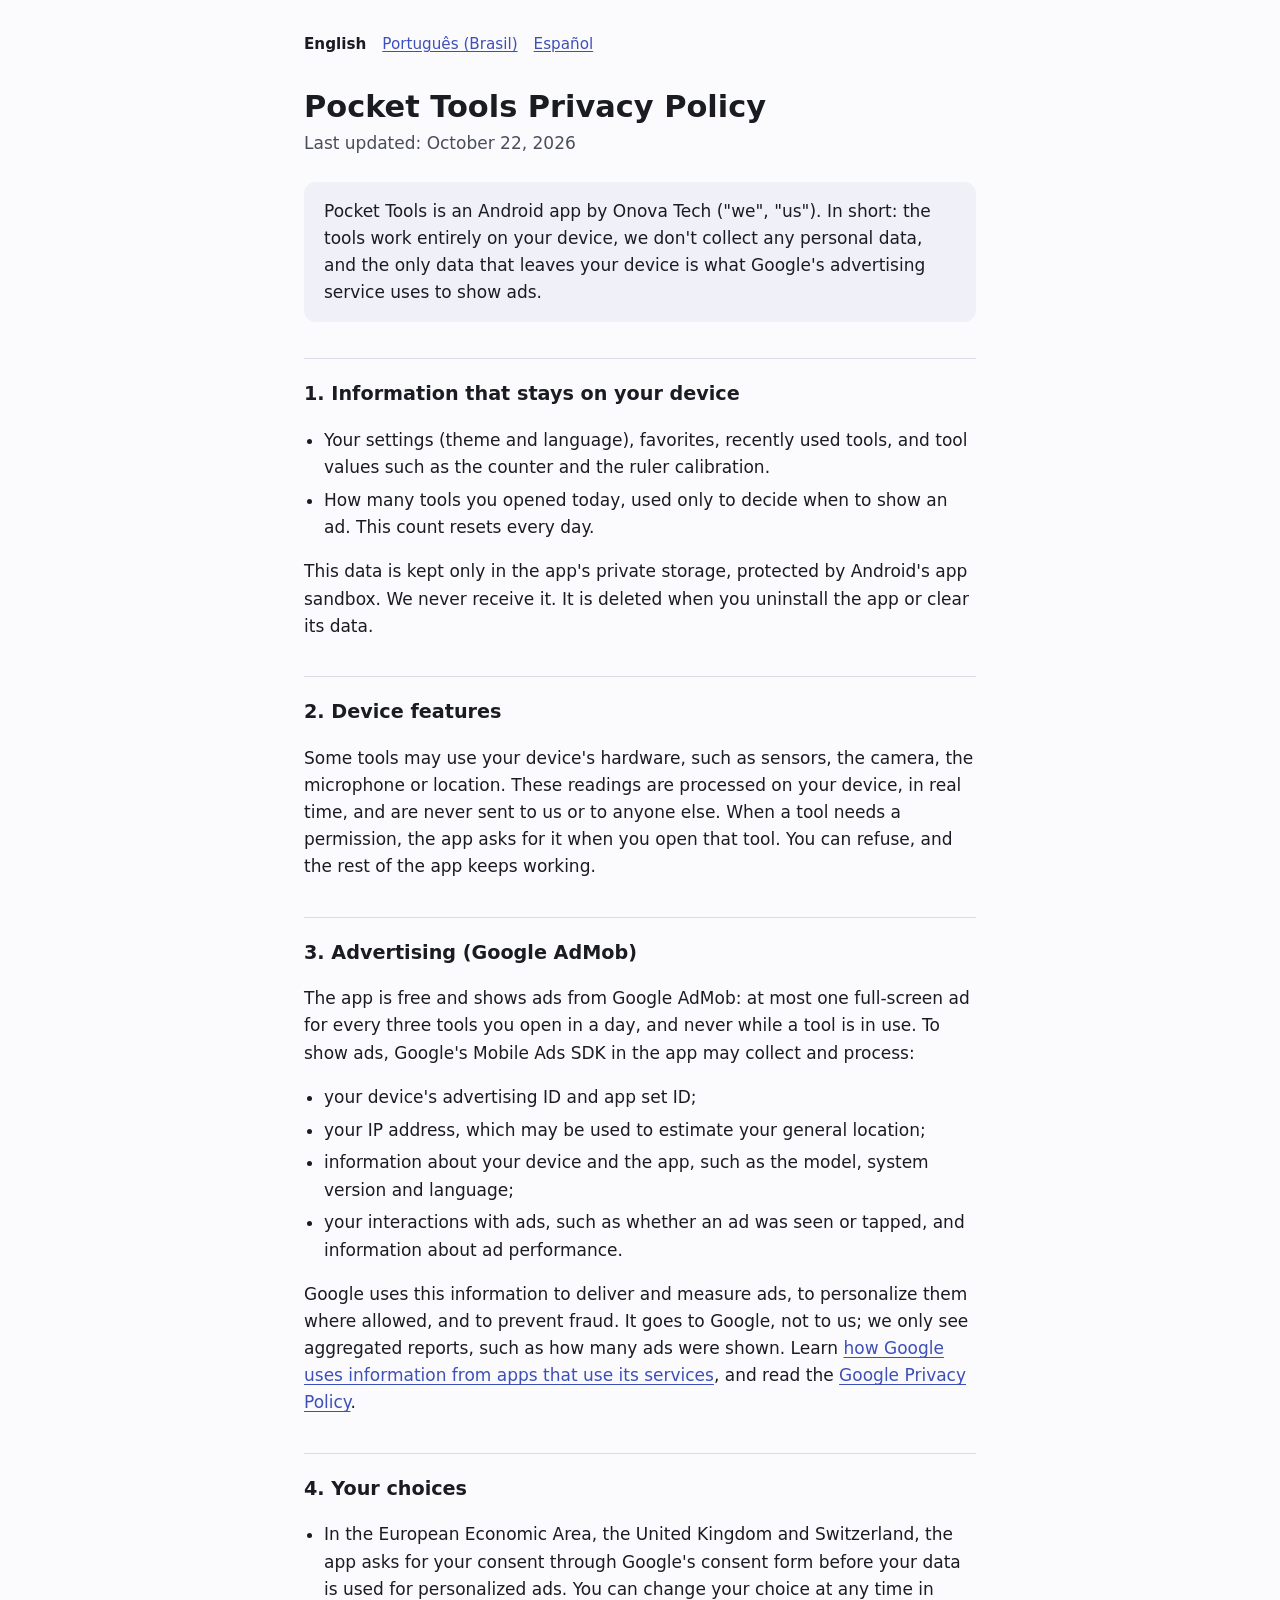
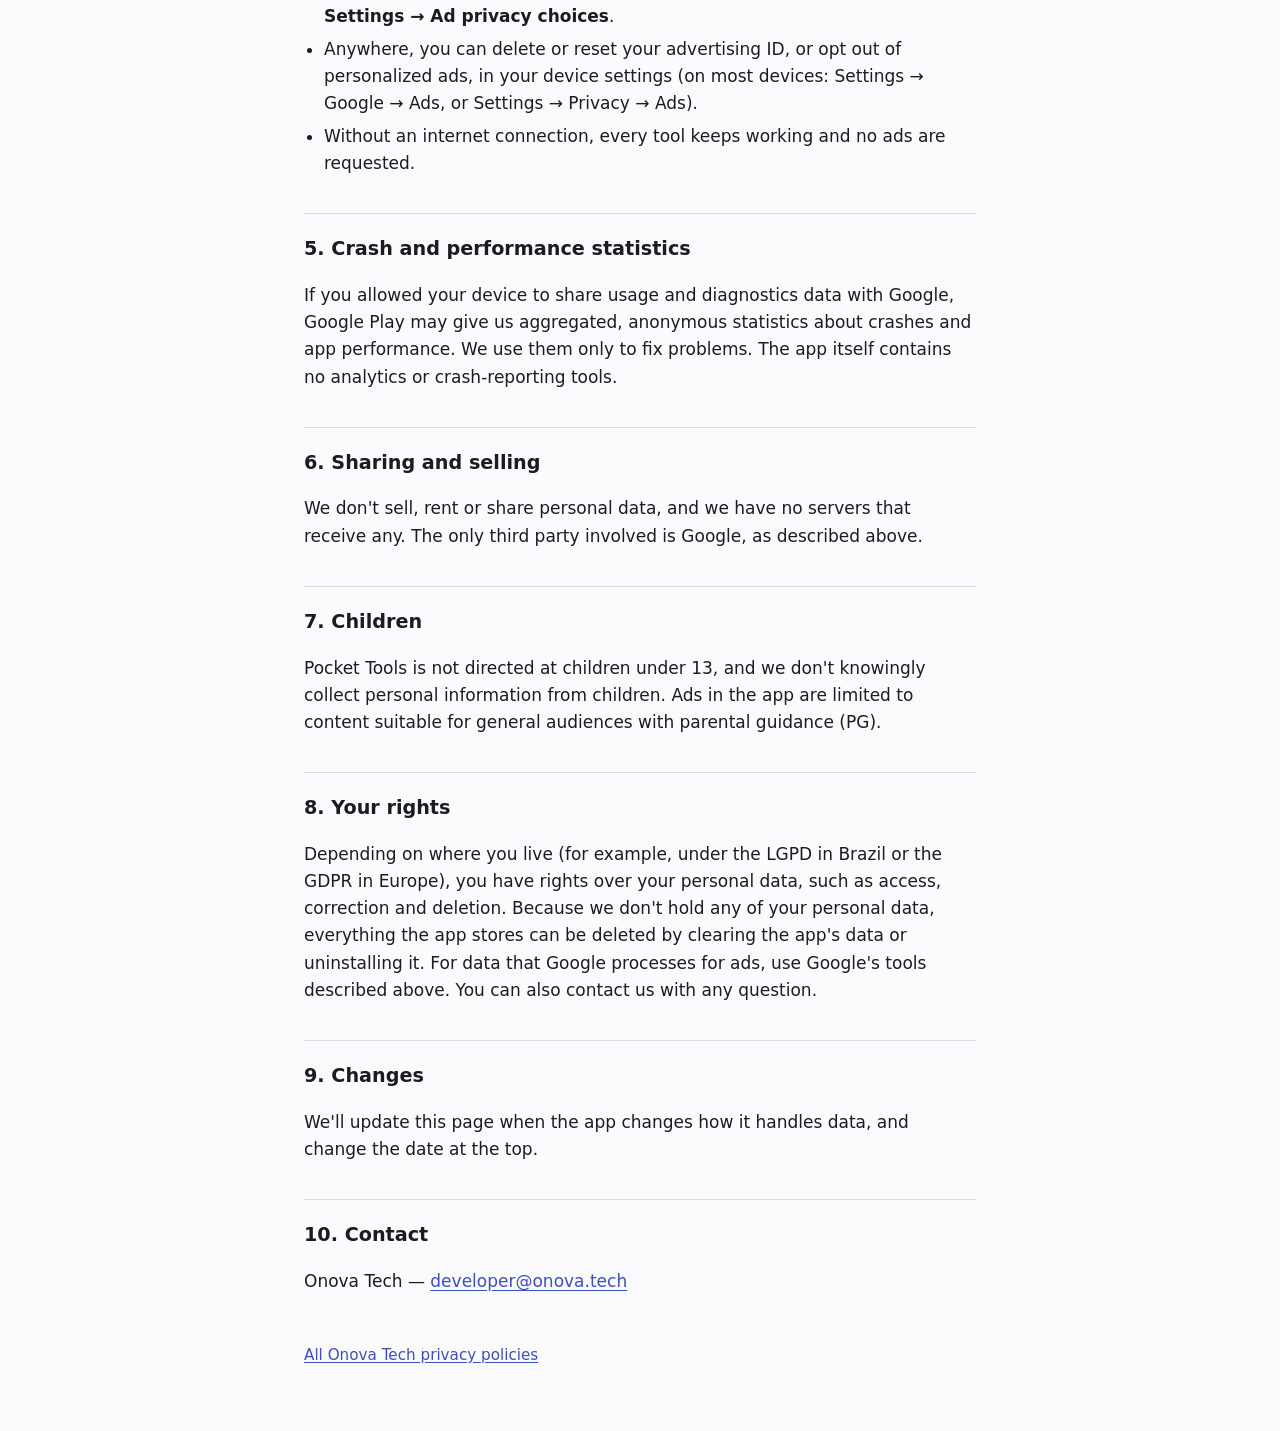
==== pocket-tools/index.html @ 3d61d6cc "refactor: serve the policies from privacy.onova.tech The owner keeps onova.tech for a future main si" ====
<!doctype html>
<html lang="en">
<head>
  <meta charset="utf-8">
  <meta name="viewport" content="width=device-width, initial-scale=1">
  <title>Pocket Tools Privacy Policy</title>
  <meta name="description" content="How the Pocket Tools Android app handles your data.">
  <link rel="alternate" hreflang="en" href="https://privacy.onova.tech/pocket-tools/">
  <link rel="alternate" hreflang="pt-BR" href="https://privacy.onova.tech/pocket-tools/pt-br/">
  <link rel="alternate" hreflang="es" href="https://privacy.onova.tech/pocket-tools/es/">
  <link rel="stylesheet" href="/style.css">
</head>
<body>
<main>
  <nav class="languages" aria-label="Language">
    <a href="/pocket-tools/" aria-current="page">English</a>
    <a href="/pocket-tools/pt-br/" hreflang="pt-BR" lang="pt-BR">Português (Brasil)</a>
    <a href="/pocket-tools/es/" hreflang="es" lang="es">Español</a>
  </nav>

  <h1>Pocket Tools Privacy Policy</h1>
  <p class="updated">Last updated: October 22, 2026</p>

  <p class="summary">Pocket Tools is an Android app by Onova Tech ("we", "us"). In short: the tools work
    entirely on your device, we don't collect any personal data, and the only data that leaves your
    device is what Google's advertising service uses to show ads.</p>

  <h2>1. Information that stays on your device</h2>
  <ul>
    <li>Your settings (theme and language), favorites, recently used tools, and tool values such as
      the counter and the ruler calibration.</li>
    <li>How many tools you opened today, used only to decide when to show an ad. This count resets
      every day.</li>
  </ul>
  <p>This data is kept only in the app's private storage, protected by Android's app sandbox. We
    never receive it. It is deleted when you uninstall the app or clear its data.</p>

  <h2>2. Device features</h2>
  <p>Some tools may use your device's hardware, such as sensors, the camera, the microphone or
    location. These readings are processed on your device, in real time, and are never sent to us or
    to anyone else. When a tool needs a permission, the app asks for it when you open that tool. You
    can refuse, and the rest of the app keeps working.</p>

  <h2>3. Advertising (Google AdMob)</h2>
  <p>The app is free and shows ads from Google AdMob: at most one full-screen ad for every three
    tools you open in a day, and never while a tool is in use. To show ads, Google's Mobile Ads SDK
    in the app may collect and process:</p>
  <ul>
    <li>your device's advertising ID and app set ID;</li>
    <li>your IP address, which may be used to estimate your general location;</li>
    <li>information about your device and the app, such as the model, system version and
      language;</li>
    <li>your interactions with ads, such as whether an ad was seen or tapped, and information about
      ad performance.</li>
  </ul>
  <p>Google uses this information to deliver and measure ads, to personalize them where allowed, and
    to prevent fraud. It goes to Google, not to us; we only see aggregated reports, such as how many
    ads were shown. Learn
    <a href="https://policies.google.com/technologies/partner-sites">how Google uses information
      from apps that use its services</a>, and read the
    <a href="https://policies.google.com/privacy">Google Privacy Policy</a>.</p>

  <h2>4. Your choices</h2>
  <ul>
    <li>In the European Economic Area, the United Kingdom and Switzerland, the app asks for your
      consent through Google's consent form before your data is used for personalized ads. You can
      change your choice at any time in <strong>Settings → Ad privacy choices</strong>.</li>
    <li>Anywhere, you can delete or reset your advertising ID, or opt out of personalized ads, in
      your device settings (on most devices: Settings → Google → Ads, or Settings → Privacy →
      Ads).</li>
    <li>Without an internet connection, every tool keeps working and no ads are requested.</li>
  </ul>

  <h2>5. Crash and performance statistics</h2>
  <p>If you allowed your device to share usage and diagnostics data with Google, Google Play may give
    us aggregated, anonymous statistics about crashes and app performance. We use them only to fix
    problems. The app itself contains no analytics or crash-reporting tools.</p>

  <h2>6. Sharing and selling</h2>
  <p>We don't sell, rent or share personal data, and we have no servers that receive any. The only
    third party involved is Google, as described above.</p>

  <h2>7. Children</h2>
  <p>Pocket Tools is not directed at children under 13, and we don't knowingly collect personal
    information from children. Ads in the app are limited to content suitable for general audiences
    with parental guidance (PG).</p>

  <h2>8. Your rights</h2>
  <p>Depending on where you live (for example, under the LGPD in Brazil or the GDPR in Europe), you
    have rights over your personal data, such as access, correction and deletion. Because we don't
    hold any of your personal data, everything the app stores can be deleted by clearing the app's
    data or uninstalling it. For data that Google processes for ads, use Google's tools described
    above. You can also contact us with any question.</p>

  <h2>9. Changes</h2>
  <p>We'll update this page when the app changes how it handles data, and change the date at the
    top.</p>

  <h2>10. Contact</h2>
  <p>Onova Tech — <a href="mailto:developer@onova.tech">developer@onova.tech</a></p>

  <footer><a href="/">All Onova Tech privacy policies</a></footer>
</main>
</body>
</html>
---- style.css ----
/* Self-contained on purpose: a privacy page loads nothing from third parties. */
:root {
  color-scheme: light dark;
  --bg: #fbfbfe;
  --surface: #f0f1f8;
  --text: #1b1c22;
  --muted: #4a4d5c;
  --accent: #3d4fb8;
  --rule: #d9dbe7;
}

@media (prefers-color-scheme: dark) {
  :root {
    --bg: #121318;
    --surface: #1d1f27;
    --text: #e4e5ee;
    --muted: #b3b6c6;
    --accent: #aab6ff;
    --rule: #33364a;
  }
}

* {
  box-sizing: border-box;
}

body {
  margin: 0;
  background: var(--bg);
  color: var(--text);
  font: 1.0625rem/1.6 system-ui, -apple-system, "Segoe UI", Roboto, "Noto Sans", sans-serif;
}

main {
  max-width: 44rem;
  margin: 0 auto;
  padding: 2rem 16px 4rem;
}

nav.languages {
  display: flex;
  flex-wrap: wrap;
  gap: 0.5rem 1rem;
  margin-bottom: 2rem;
  font-size: 0.95rem;
}

nav.languages [aria-current] {
  font-weight: 600;
  color: var(--text);
  text-decoration: none;
}

h1 {
  font-size: 1.9rem;
  line-height: 1.25;
  margin: 0 0 0.25rem;
}

h2 {
  font-size: 1.2rem;
  margin: 2.25rem 0 0.5rem;
  padding-top: 1.25rem;
  border-top: 1px solid var(--rule);
}

.updated {
  color: var(--muted);
  margin: 0 0 1.5rem;
}

.summary {
  background: var(--surface);
  border-radius: 12px;
  padding: 1rem 1.25rem;
}

a {
  color: var(--accent);
  text-underline-offset: 0.15em;
}

ul {
  padding-left: 1.25rem;
}

li + li {
  margin-top: 0.35rem;
}

footer {
  margin-top: 3rem;
  color: var(--muted);
  font-size: 0.95rem;
}
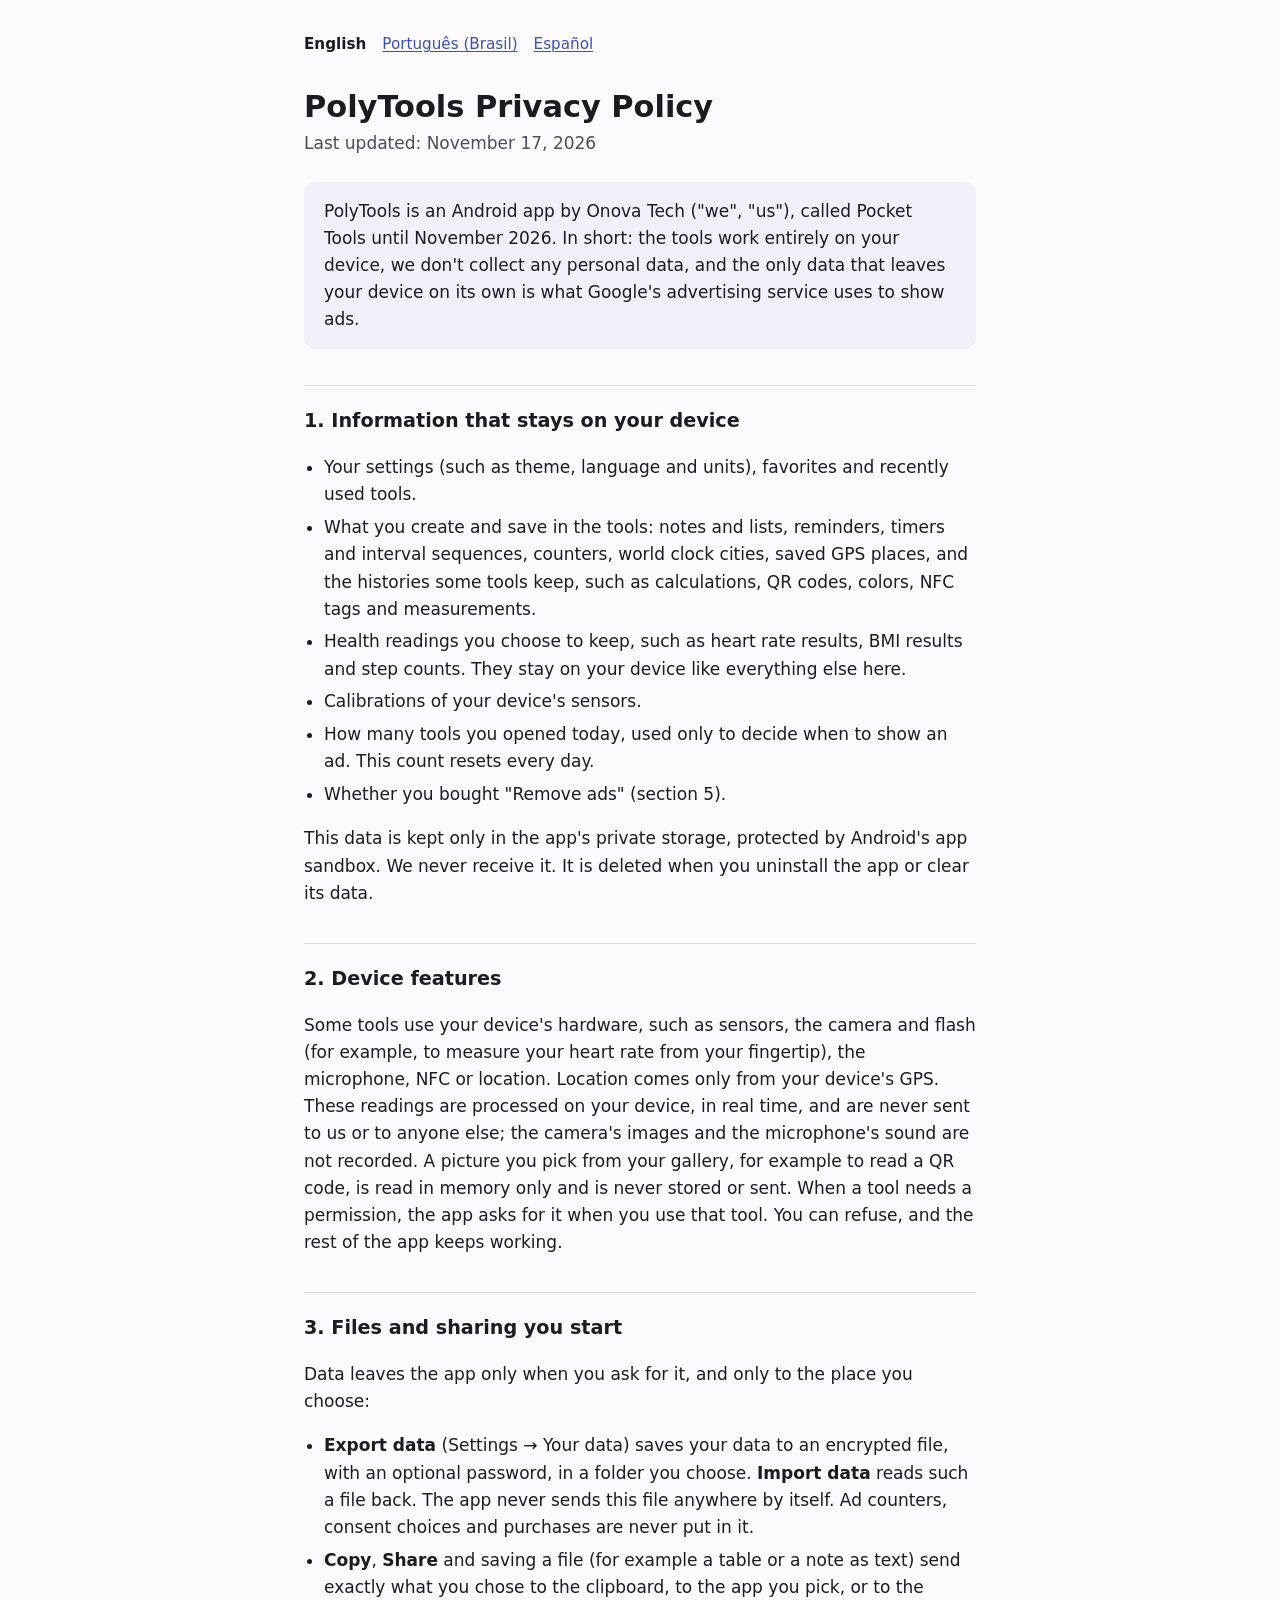
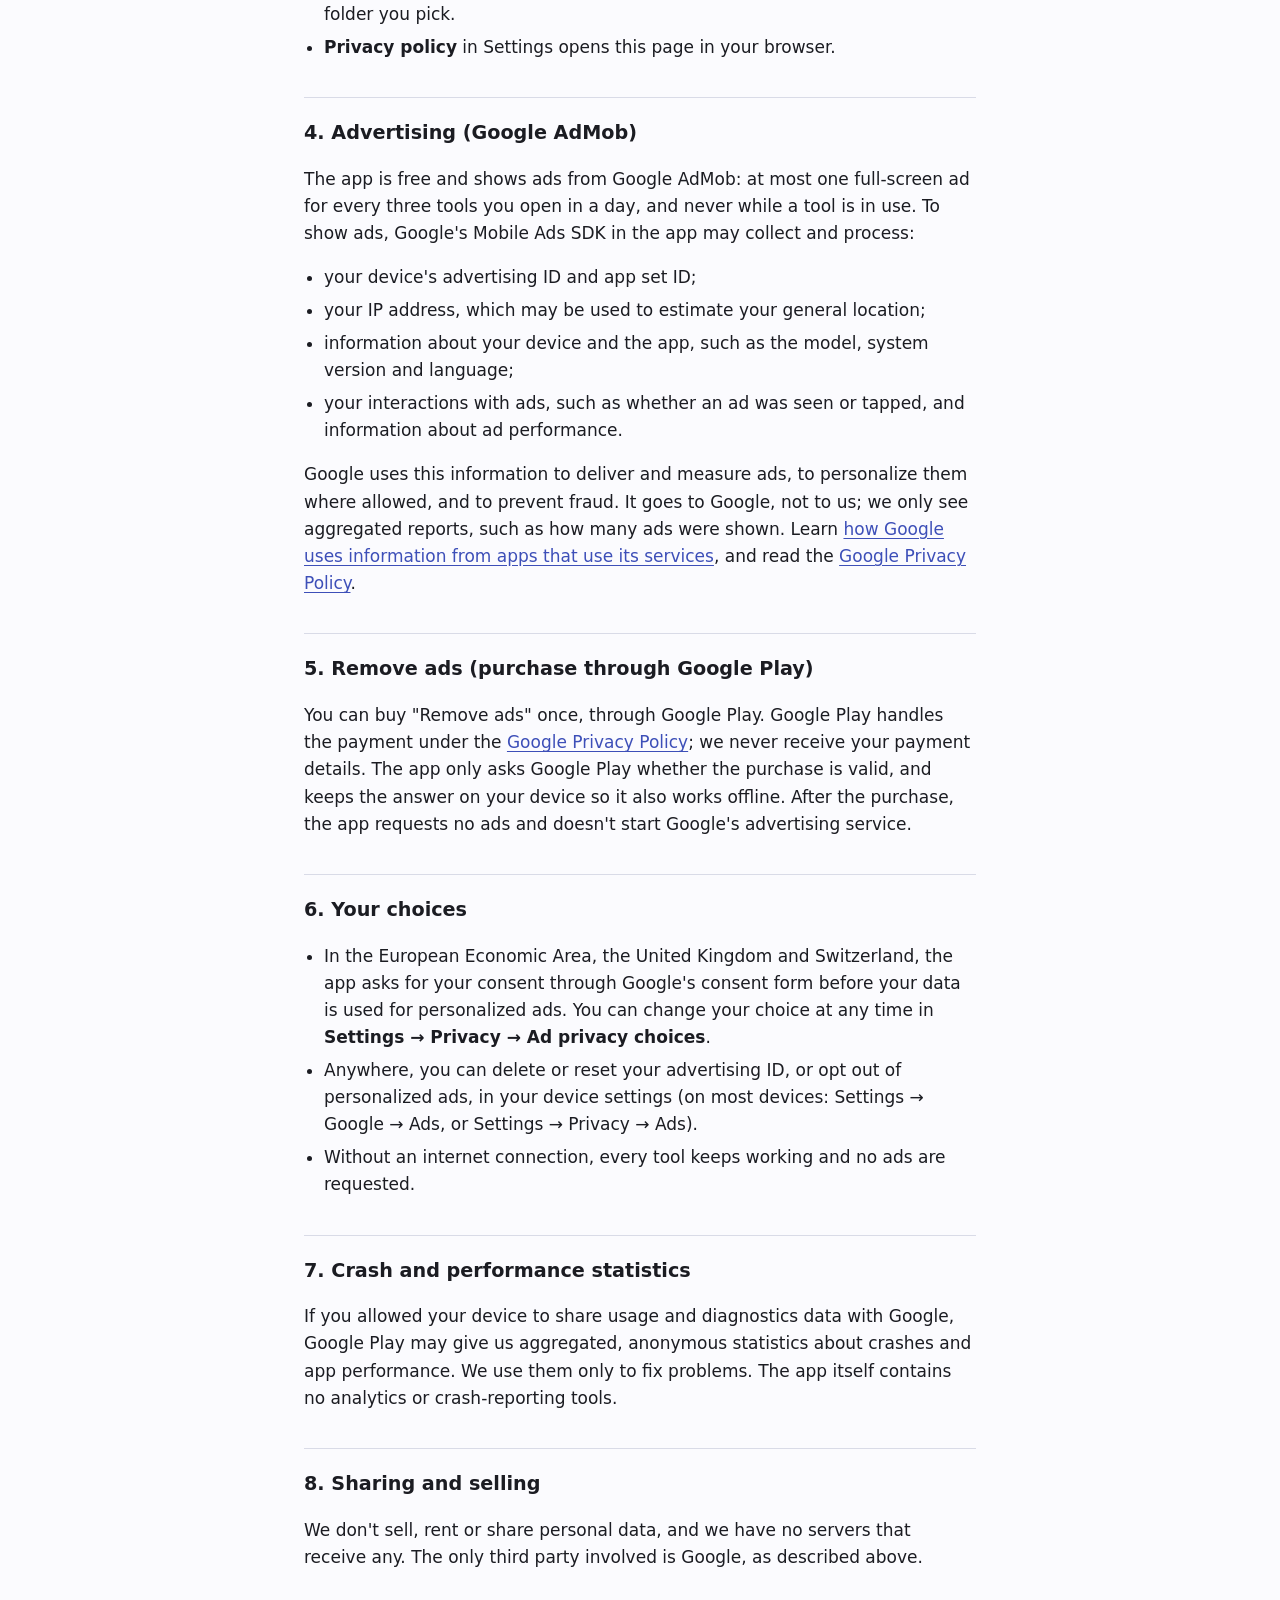
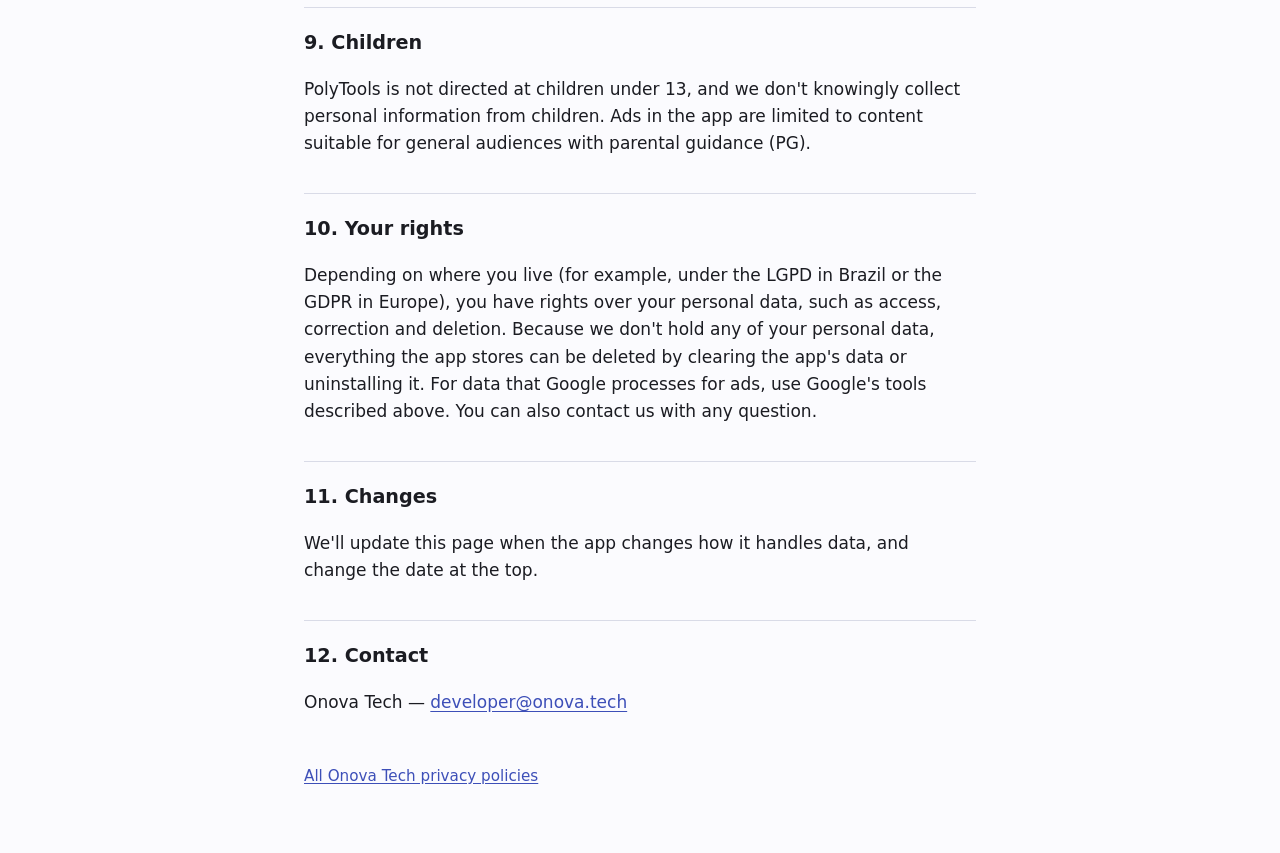
==== commit fa14b4e5: "feat: PolyTools privacy policy at /polytools/, with /pocket-tools/ forwarding to it The app was rena" ====
--- a/pocket-tools/index.html
+++ b/pocket-tools/index.html
@@ -3,103 +3,18 @@
 <head>
   <meta charset="utf-8">
   <meta name="viewport" content="width=device-width, initial-scale=1">
-  <title>Pocket Tools Privacy Policy</title>
-  <meta name="description" content="How the Pocket Tools Android app handles your data.">
-  <link rel="alternate" hreflang="en" href="https://privacy.onova.tech/pocket-tools/">
-  <link rel="alternate" hreflang="pt-BR" href="https://privacy.onova.tech/pocket-tools/pt-br/">
-  <link rel="alternate" hreflang="es" href="https://privacy.onova.tech/pocket-tools/es/">
+  <title>PolyTools Privacy Policy</title>
+  <meta http-equiv="refresh" content="0; url=/polytools/">
+  <meta name="robots" content="noindex">
+  <link rel="canonical" href="https://privacy.onova.tech/polytools/">
+  <link rel="icon" href="/favicon.ico" sizes="32x32">
+  <link rel="icon" href="/favicon.svg" type="image/svg+xml">
   <link rel="stylesheet" href="/style.css">
 </head>
 <body>
 <main>
-  <nav class="languages" aria-label="Language">
-    <a href="/pocket-tools/" aria-current="page">English</a>
-    <a href="/pocket-tools/pt-br/" hreflang="pt-BR" lang="pt-BR">Português (Brasil)</a>
-    <a href="/pocket-tools/es/" hreflang="es" lang="es">Español</a>
-  </nav>
-
-  <h1>Pocket Tools Privacy Policy</h1>
-  <p class="updated">Last updated: October 22, 2026</p>
-
-  <p class="summary">Pocket Tools is an Android app by Onova Tech ("we", "us"). In short: the tools work
-    entirely on your device, we don't collect any personal data, and the only data that leaves your
-    device is what Google's advertising service uses to show ads.</p>
-
-  <h2>1. Information that stays on your device</h2>
-  <ul>
-    <li>Your settings (theme and language), favorites, recently used tools, and tool values such as
-      the counter and the ruler calibration.</li>
-    <li>How many tools you opened today, used only to decide when to show an ad. This count resets
-      every day.</li>
-  </ul>
-  <p>This data is kept only in the app's private storage, protected by Android's app sandbox. We
-    never receive it. It is deleted when you uninstall the app or clear its data.</p>
-
-  <h2>2. Device features</h2>
-  <p>Some tools may use your device's hardware, such as sensors, the camera, the microphone or
-    location. These readings are processed on your device, in real time, and are never sent to us or
-    to anyone else. When a tool needs a permission, the app asks for it when you open that tool. You
-    can refuse, and the rest of the app keeps working.</p>
-
-  <h2>3. Advertising (Google AdMob)</h2>
-  <p>The app is free and shows ads from Google AdMob: at most one full-screen ad for every three
-    tools you open in a day, and never while a tool is in use. To show ads, Google's Mobile Ads SDK
-    in the app may collect and process:</p>
-  <ul>
-    <li>your device's advertising ID and app set ID;</li>
-    <li>your IP address, which may be used to estimate your general location;</li>
-    <li>information about your device and the app, such as the model, system version and
-      language;</li>
-    <li>your interactions with ads, such as whether an ad was seen or tapped, and information about
-      ad performance.</li>
-  </ul>
-  <p>Google uses this information to deliver and measure ads, to personalize them where allowed, and
-    to prevent fraud. It goes to Google, not to us; we only see aggregated reports, such as how many
-    ads were shown. Learn
-    <a href="https://policies.google.com/technologies/partner-sites">how Google uses information
-      from apps that use its services</a>, and read the
-    <a href="https://policies.google.com/privacy">Google Privacy Policy</a>.</p>
-
-  <h2>4. Your choices</h2>
-  <ul>
-    <li>In the European Economic Area, the United Kingdom and Switzerland, the app asks for your
-      consent through Google's consent form before your data is used for personalized ads. You can
-      change your choice at any time in <strong>Settings → Ad privacy choices</strong>.</li>
-    <li>Anywhere, you can delete or reset your advertising ID, or opt out of personalized ads, in
-      your device settings (on most devices: Settings → Google → Ads, or Settings → Privacy →
-      Ads).</li>
-    <li>Without an internet connection, every tool keeps working and no ads are requested.</li>
-  </ul>
-
-  <h2>5. Crash and performance statistics</h2>
-  <p>If you allowed your device to share usage and diagnostics data with Google, Google Play may give
-    us aggregated, anonymous statistics about crashes and app performance. We use them only to fix
-    problems. The app itself contains no analytics or crash-reporting tools.</p>
-
-  <h2>6. Sharing and selling</h2>
-  <p>We don't sell, rent or share personal data, and we have no servers that receive any. The only
-    third party involved is Google, as described above.</p>
-
-  <h2>7. Children</h2>
-  <p>Pocket Tools is not directed at children under 13, and we don't knowingly collect personal
-    information from children. Ads in the app are limited to content suitable for general audiences
-    with parental guidance (PG).</p>
-
-  <h2>8. Your rights</h2>
-  <p>Depending on where you live (for example, under the LGPD in Brazil or the GDPR in Europe), you
-    have rights over your personal data, such as access, correction and deletion. Because we don't
-    hold any of your personal data, everything the app stores can be deleted by clearing the app's
-    data or uninstalling it. For data that Google processes for ads, use Google's tools described
-    above. You can also contact us with any question.</p>
-
-  <h2>9. Changes</h2>
-  <p>We'll update this page when the app changes how it handles data, and change the date at the
-    top.</p>
-
-  <h2>10. Contact</h2>
-  <p>Onova Tech — <a href="mailto:developer@onova.tech">developer@onova.tech</a></p>
-
-  <footer><a href="/">All Onova Tech privacy policies</a></footer>
+  <p>Pocket Tools is now PolyTools. Its privacy policy is at
+    <a href="/polytools/">privacy.onova.tech/polytools</a>.</p>
 </main>
 </body>
 </html>
